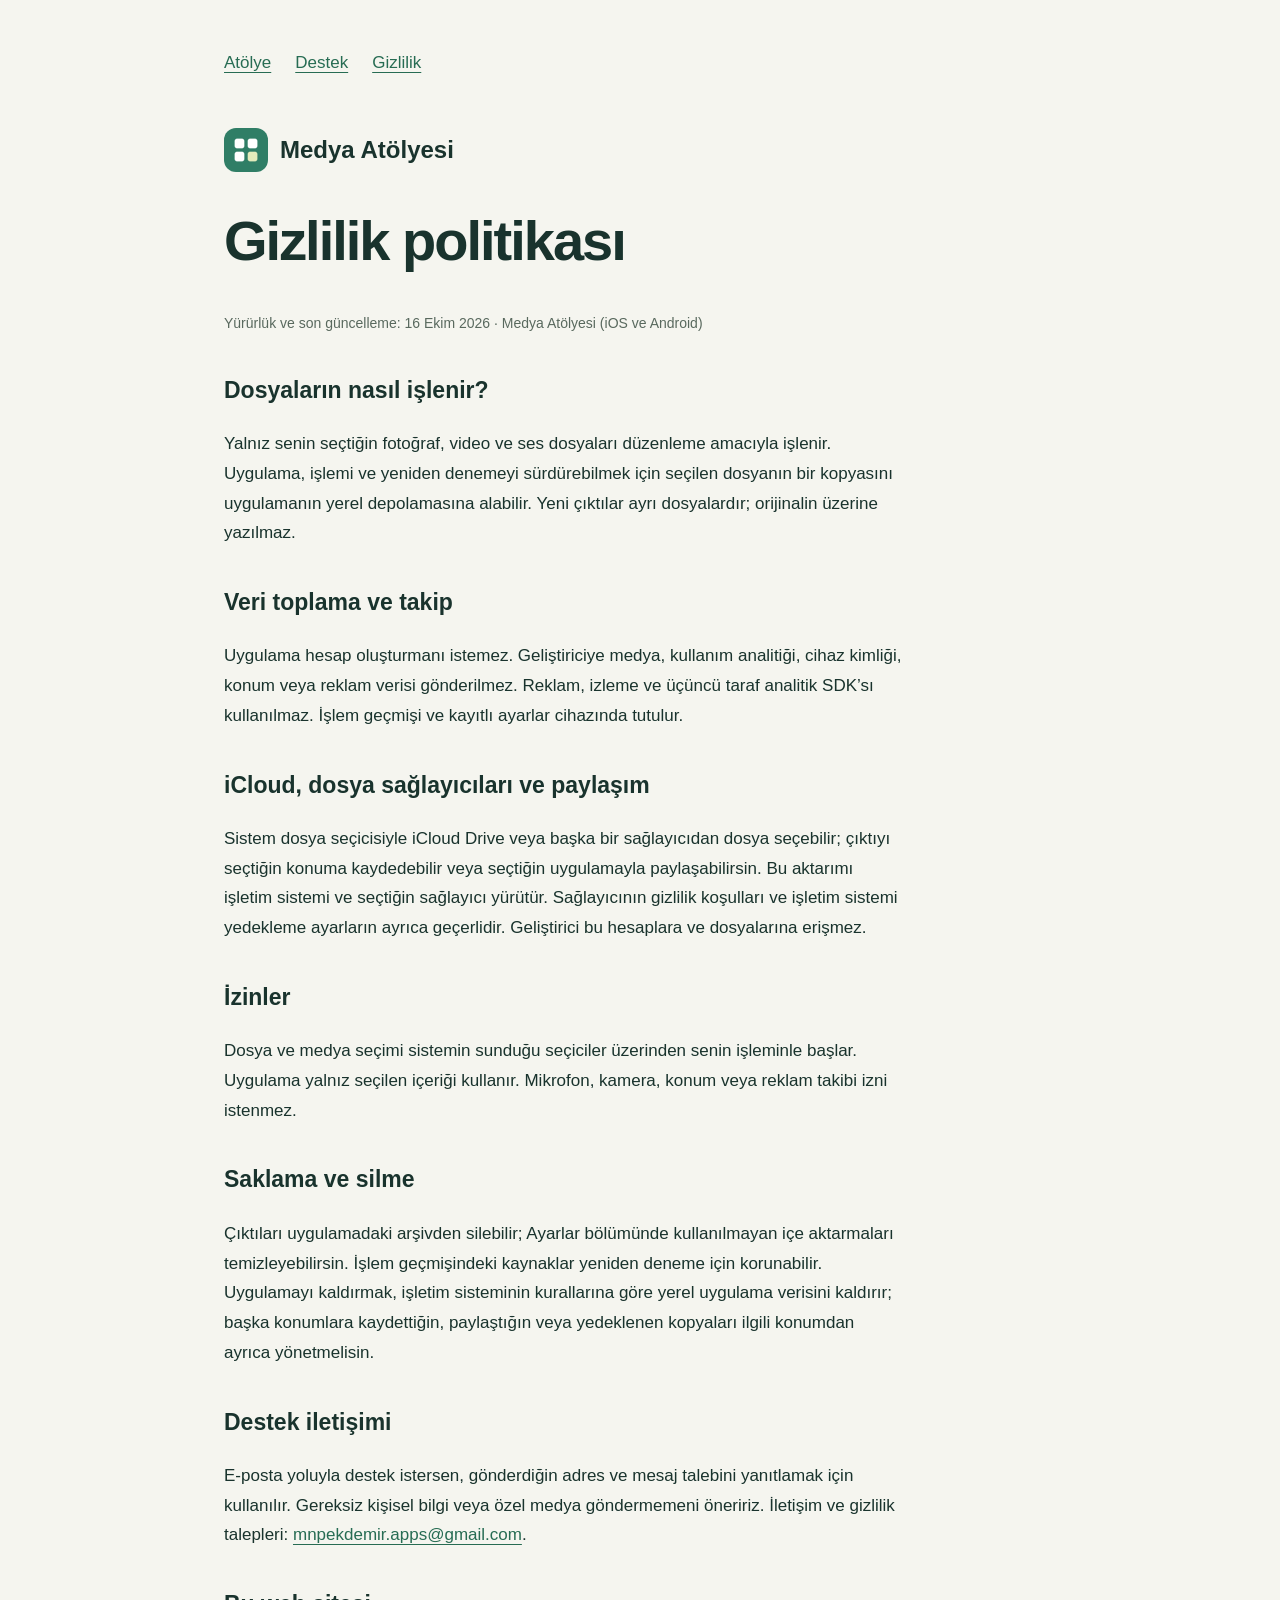
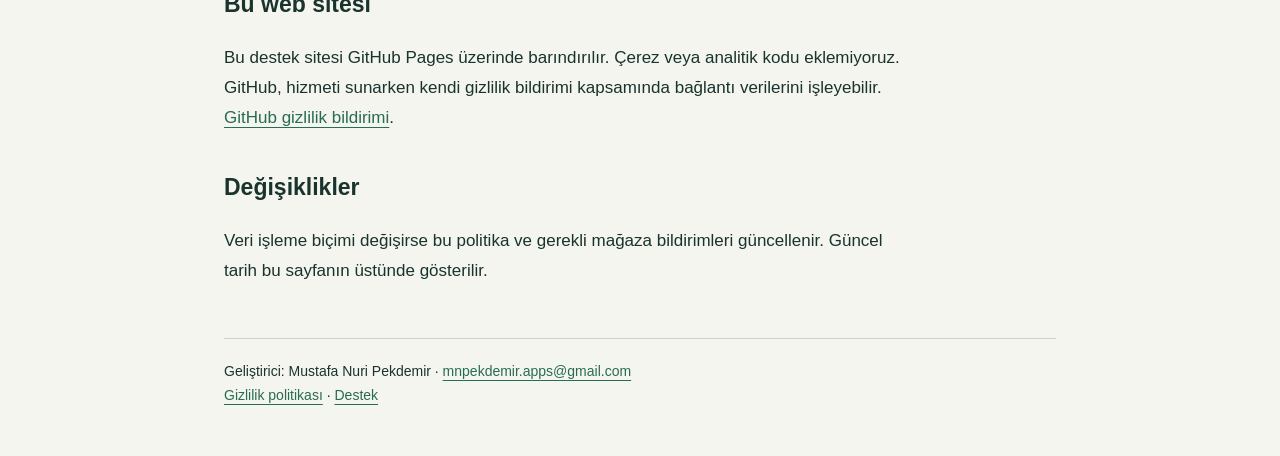
==== privacy.html @ 8f319a02 "Publish Medya Atolyesi privacy and support pages" ====
<!doctype html><html lang="tr"><head><meta charset="utf-8"><meta name="viewport" content="width=device-width,initial-scale=1"><meta name="description" content="Medya Atölyesi — fotoğraf, video ve ses araçları. Destek ve gizlilik bilgileri."><title>Gizlilik · Medya Atölyesi</title><link rel="stylesheet" href="style.css"></head><body><main><nav aria-label="Ana menü"><a href="index.html">Atölye</a><a href="support.html">Destek</a><a href="privacy.html">Gizlilik</a></nav><div class="brand"><img src="icon.png" alt="">Medya Atölyesi</div><h1>Gizlilik politikası</h1><p class="fine">Yürürlük ve son güncelleme: 16 Ekim 2026 · Medya Atölyesi (iOS ve Android)</p><h2>Dosyaların nasıl işlenir?</h2><p>Yalnız senin seçtiğin fotoğraf, video ve ses dosyaları düzenleme amacıyla işlenir. Uygulama, işlemi ve yeniden denemeyi sürdürebilmek için seçilen dosyanın bir kopyasını uygulamanın yerel depolamasına alabilir. Yeni çıktılar ayrı dosyalardır; orijinalin üzerine yazılmaz.</p><h2>Veri toplama ve takip</h2><p>Uygulama hesap oluşturmanı istemez. Geliştiriciye medya, kullanım analitiği, cihaz kimliği, konum veya reklam verisi gönderilmez. Reklam, izleme ve üçüncü taraf analitik SDK’sı kullanılmaz. İşlem geçmişi ve kayıtlı ayarlar cihazında tutulur.</p><h2>iCloud, dosya sağlayıcıları ve paylaşım</h2><p>Sistem dosya seçicisiyle iCloud Drive veya başka bir sağlayıcıdan dosya seçebilir; çıktıyı seçtiğin konuma kaydedebilir veya seçtiğin uygulamayla paylaşabilirsin. Bu aktarımı işletim sistemi ve seçtiğin sağlayıcı yürütür. Sağlayıcının gizlilik koşulları ve işletim sistemi yedekleme ayarların ayrıca geçerlidir. Geliştirici bu hesaplara ve dosyalarına erişmez.</p><h2>İzinler</h2><p>Dosya ve medya seçimi sistemin sunduğu seçiciler üzerinden senin işleminle başlar. Uygulama yalnız seçilen içeriği kullanır. Mikrofon, kamera, konum veya reklam takibi izni istenmez.</p><h2>Saklama ve silme</h2><p>Çıktıları uygulamadaki arşivden silebilir; Ayarlar bölümünde kullanılmayan içe aktarmaları temizleyebilirsin. İşlem geçmişindeki kaynaklar yeniden deneme için korunabilir. Uygulamayı kaldırmak, işletim sisteminin kurallarına göre yerel uygulama verisini kaldırır; başka konumlara kaydettiğin, paylaştığın veya yedeklenen kopyaları ilgili konumdan ayrıca yönetmelisin.</p><h2>Destek iletişimi</h2><p>E-posta yoluyla destek istersen, gönderdiğin adres ve mesaj talebini yanıtlamak için kullanılır. Gereksiz kişisel bilgi veya özel medya göndermemeni öneririz. İletişim ve gizlilik talepleri: <a href="mailto:mnpekdemir.apps@gmail.com">mnpekdemir.apps@gmail.com</a>.</p><h2>Bu web sitesi</h2><p>Bu destek sitesi GitHub Pages üzerinde barındırılır. Çerez veya analitik kodu eklemiyoruz. GitHub, hizmeti sunarken kendi gizlilik bildirimi kapsamında bağlantı verilerini işleyebilir. <a href="https://docs.github.com/en/site-policy/privacy-policies/github-general-privacy-statement">GitHub gizlilik bildirimi</a>.</p><h2>Değişiklikler</h2><p>Veri işleme biçimi değişirse bu politika ve gerekli mağaza bildirimleri güncellenir. Güncel tarih bu sayfanın üstünde gösterilir.</p><footer>Geliştirici: Mustafa Nuri Pekdemir · <a href="mailto:mnpekdemir.apps@gmail.com">mnpekdemir.apps@gmail.com</a><br><a href="privacy.html">Gizlilik politikası</a> · <a href="support.html">Destek</a></footer></main></body></html>
---- style.css ----
*{box-sizing:border-box}body{margin:0;background:#f5f5ef;color:#19332d;font:17px/1.75 -apple-system,BlinkMacSystemFont,"Segoe UI",sans-serif}main{max-width:880px;margin:auto;padding:48px 24px}nav{display:flex;gap:24px;flex-wrap:wrap;margin-bottom:50px}a{color:#276c53;text-underline-offset:4px}h1{font-size:clamp(34px,7vw,56px);letter-spacing:-2px;line-height:1.15}h2{font-size:23px;margin-top:34px}p{max-width:72ch}.tag{color:#276c53;font-size:13px;letter-spacing:2px;font-weight:700}.card{border-radius:24px;background:#dde8ad;padding:28px;margin:28px 0}.fine{font-size:14px;color:#59695e}footer{margin-top:52px;border-top:1px solid #cad6c4;padding-top:20px;font-size:14px}a:focus-visible{outline:3px solid #276c53;outline-offset:4px}.brand{display:flex;align-items:center;gap:12px;font-size:24px;font-weight:800}.brand img{width:44px;height:44px;border-radius:12px}li{margin:10px 0}
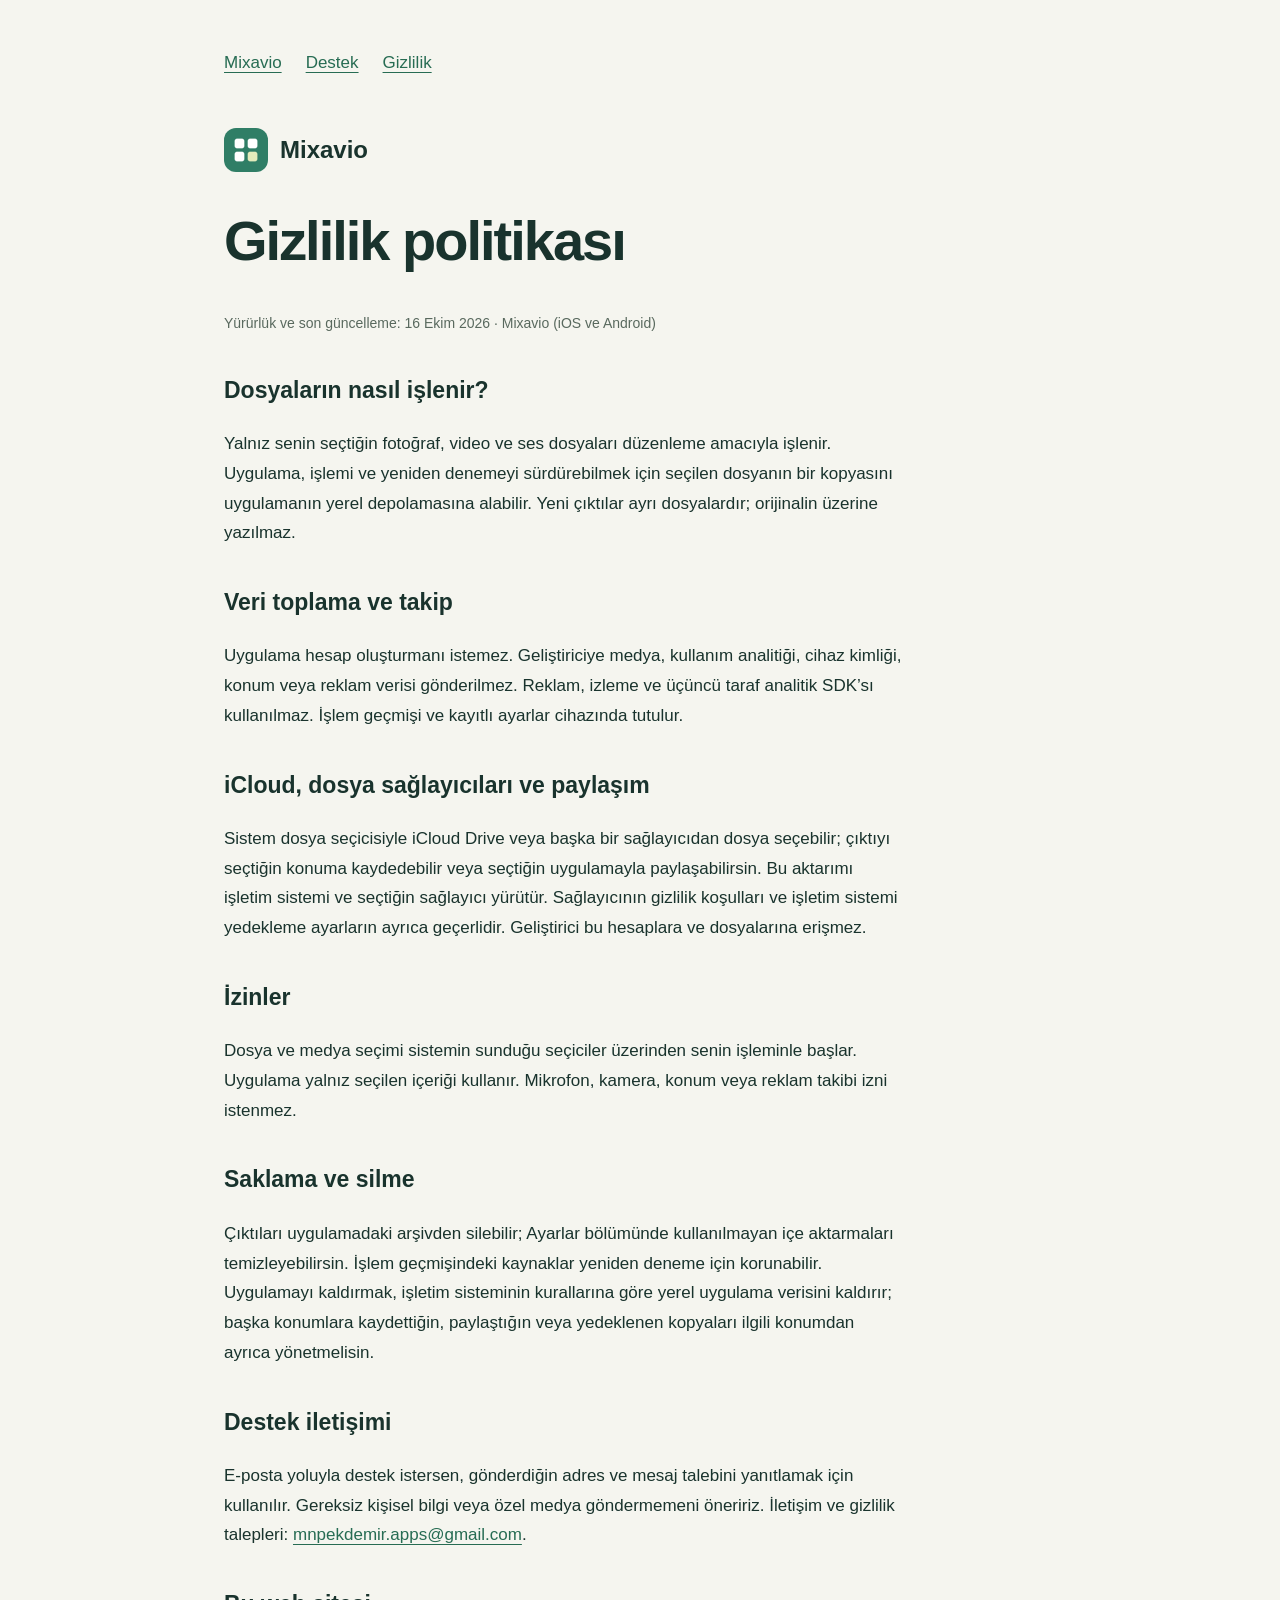
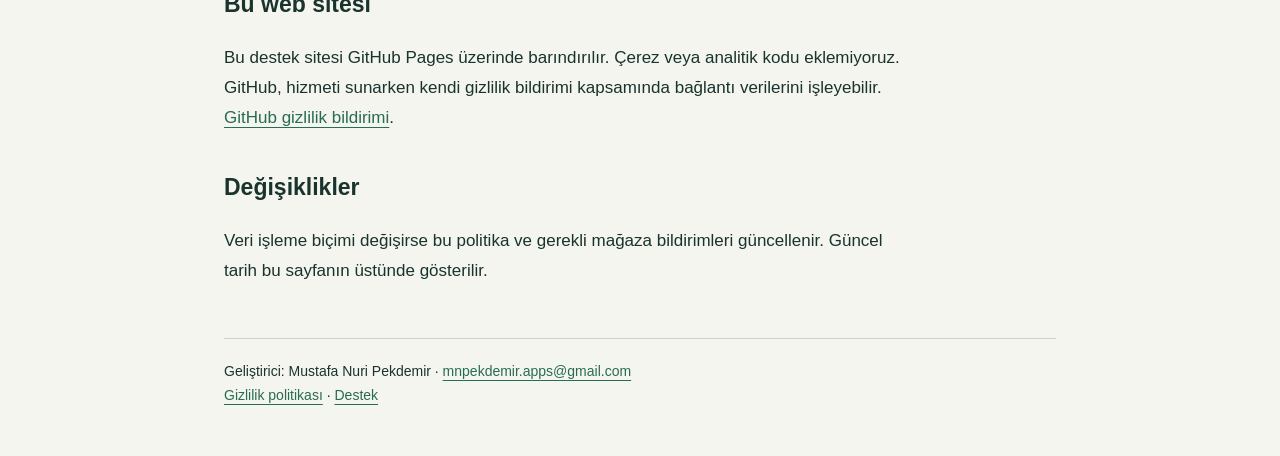
==== commit e46c98cd: "Rename the media toolkit brand to Mixavio" ====
--- a/privacy.html
+++ b/privacy.html
@@ -1 +1 @@
-<!doctype html><html lang="tr"><head><meta charset="utf-8"><meta name="viewport" content="width=device-width,initial-scale=1"><meta name="description" content="Medya Atölyesi — fotoğraf, video ve ses araçları. Destek ve gizlilik bilgileri."><title>Gizlilik · Medya Atölyesi</title><link rel="stylesheet" href="style.css"></head><body><main><nav aria-label="Ana menü"><a href="index.html">Atölye</a><a href="support.html">Destek</a><a href="privacy.html">Gizlilik</a></nav><div class="brand"><img src="icon.png" alt="">Medya Atölyesi</div><h1>Gizlilik politikası</h1><p class="fine">Yürürlük ve son güncelleme: 16 Ekim 2026 · Medya Atölyesi (iOS ve Android)</p><h2>Dosyaların nasıl işlenir?</h2><p>Yalnız senin seçtiğin fotoğraf, video ve ses dosyaları düzenleme amacıyla işlenir. Uygulama, işlemi ve yeniden denemeyi sürdürebilmek için seçilen dosyanın bir kopyasını uygulamanın yerel depolamasına alabilir. Yeni çıktılar ayrı dosyalardır; orijinalin üzerine yazılmaz.</p><h2>Veri toplama ve takip</h2><p>Uygulama hesap oluşturmanı istemez. Geliştiriciye medya, kullanım analitiği, cihaz kimliği, konum veya reklam verisi gönderilmez. Reklam, izleme ve üçüncü taraf analitik SDK’sı kullanılmaz. İşlem geçmişi ve kayıtlı ayarlar cihazında tutulur.</p><h2>iCloud, dosya sağlayıcıları ve paylaşım</h2><p>Sistem dosya seçicisiyle iCloud Drive veya başka bir sağlayıcıdan dosya seçebilir; çıktıyı seçtiğin konuma kaydedebilir veya seçtiğin uygulamayla paylaşabilirsin. Bu aktarımı işletim sistemi ve seçtiğin sağlayıcı yürütür. Sağlayıcının gizlilik koşulları ve işletim sistemi yedekleme ayarların ayrıca geçerlidir. Geliştirici bu hesaplara ve dosyalarına erişmez.</p><h2>İzinler</h2><p>Dosya ve medya seçimi sistemin sunduğu seçiciler üzerinden senin işleminle başlar. Uygulama yalnız seçilen içeriği kullanır. Mikrofon, kamera, konum veya reklam takibi izni istenmez.</p><h2>Saklama ve silme</h2><p>Çıktıları uygulamadaki arşivden silebilir; Ayarlar bölümünde kullanılmayan içe aktarmaları temizleyebilirsin. İşlem geçmişindeki kaynaklar yeniden deneme için korunabilir. Uygulamayı kaldırmak, işletim sisteminin kurallarına göre yerel uygulama verisini kaldırır; başka konumlara kaydettiğin, paylaştığın veya yedeklenen kopyaları ilgili konumdan ayrıca yönetmelisin.</p><h2>Destek iletişimi</h2><p>E-posta yoluyla destek istersen, gönderdiğin adres ve mesaj talebini yanıtlamak için kullanılır. Gereksiz kişisel bilgi veya özel medya göndermemeni öneririz. İletişim ve gizlilik talepleri: <a href="mailto:mnpekdemir.apps@gmail.com">mnpekdemir.apps@gmail.com</a>.</p><h2>Bu web sitesi</h2><p>Bu destek sitesi GitHub Pages üzerinde barındırılır. Çerez veya analitik kodu eklemiyoruz. GitHub, hizmeti sunarken kendi gizlilik bildirimi kapsamında bağlantı verilerini işleyebilir. <a href="https://docs.github.com/en/site-policy/privacy-policies/github-general-privacy-statement">GitHub gizlilik bildirimi</a>.</p><h2>Değişiklikler</h2><p>Veri işleme biçimi değişirse bu politika ve gerekli mağaza bildirimleri güncellenir. Güncel tarih bu sayfanın üstünde gösterilir.</p><footer>Geliştirici: Mustafa Nuri Pekdemir · <a href="mailto:mnpekdemir.apps@gmail.com">mnpekdemir.apps@gmail.com</a><br><a href="privacy.html">Gizlilik politikası</a> · <a href="support.html">Destek</a></footer></main></body></html>+<!doctype html><html lang="tr"><head><meta charset="utf-8"><meta name="viewport" content="width=device-width,initial-scale=1"><meta name="description" content="Mixavio — fotoğraf, video ve ses araçları. Destek ve gizlilik bilgileri."><title>Gizlilik · Mixavio</title><link rel="stylesheet" href="style.css"></head><body><main><nav aria-label="Ana menü"><a href="index.html">Mixavio</a><a href="support.html">Destek</a><a href="privacy.html">Gizlilik</a></nav><div class="brand"><img src="icon.png" alt="">Mixavio</div><h1>Gizlilik politikası</h1><p class="fine">Yürürlük ve son güncelleme: 16 Ekim 2026 · Mixavio (iOS ve Android)</p><h2>Dosyaların nasıl işlenir?</h2><p>Yalnız senin seçtiğin fotoğraf, video ve ses dosyaları düzenleme amacıyla işlenir. Uygulama, işlemi ve yeniden denemeyi sürdürebilmek için seçilen dosyanın bir kopyasını uygulamanın yerel depolamasına alabilir. Yeni çıktılar ayrı dosyalardır; orijinalin üzerine yazılmaz.</p><h2>Veri toplama ve takip</h2><p>Uygulama hesap oluşturmanı istemez. Geliştiriciye medya, kullanım analitiği, cihaz kimliği, konum veya reklam verisi gönderilmez. Reklam, izleme ve üçüncü taraf analitik SDK’sı kullanılmaz. İşlem geçmişi ve kayıtlı ayarlar cihazında tutulur.</p><h2>iCloud, dosya sağlayıcıları ve paylaşım</h2><p>Sistem dosya seçicisiyle iCloud Drive veya başka bir sağlayıcıdan dosya seçebilir; çıktıyı seçtiğin konuma kaydedebilir veya seçtiğin uygulamayla paylaşabilirsin. Bu aktarımı işletim sistemi ve seçtiğin sağlayıcı yürütür. Sağlayıcının gizlilik koşulları ve işletim sistemi yedekleme ayarların ayrıca geçerlidir. Geliştirici bu hesaplara ve dosyalarına erişmez.</p><h2>İzinler</h2><p>Dosya ve medya seçimi sistemin sunduğu seçiciler üzerinden senin işleminle başlar. Uygulama yalnız seçilen içeriği kullanır. Mikrofon, kamera, konum veya reklam takibi izni istenmez.</p><h2>Saklama ve silme</h2><p>Çıktıları uygulamadaki arşivden silebilir; Ayarlar bölümünde kullanılmayan içe aktarmaları temizleyebilirsin. İşlem geçmişindeki kaynaklar yeniden deneme için korunabilir. Uygulamayı kaldırmak, işletim sisteminin kurallarına göre yerel uygulama verisini kaldırır; başka konumlara kaydettiğin, paylaştığın veya yedeklenen kopyaları ilgili konumdan ayrıca yönetmelisin.</p><h2>Destek iletişimi</h2><p>E-posta yoluyla destek istersen, gönderdiğin adres ve mesaj talebini yanıtlamak için kullanılır. Gereksiz kişisel bilgi veya özel medya göndermemeni öneririz. İletişim ve gizlilik talepleri: <a href="mailto:mnpekdemir.apps@gmail.com">mnpekdemir.apps@gmail.com</a>.</p><h2>Bu web sitesi</h2><p>Bu destek sitesi GitHub Pages üzerinde barındırılır. Çerez veya analitik kodu eklemiyoruz. GitHub, hizmeti sunarken kendi gizlilik bildirimi kapsamında bağlantı verilerini işleyebilir. <a href="https://docs.github.com/en/site-policy/privacy-policies/github-general-privacy-statement">GitHub gizlilik bildirimi</a>.</p><h2>Değişiklikler</h2><p>Veri işleme biçimi değişirse bu politika ve gerekli mağaza bildirimleri güncellenir. Güncel tarih bu sayfanın üstünde gösterilir.</p><footer>Geliştirici: Mustafa Nuri Pekdemir · <a href="mailto:mnpekdemir.apps@gmail.com">mnpekdemir.apps@gmail.com</a><br><a href="privacy.html">Gizlilik politikası</a> · <a href="support.html">Destek</a></footer></main></body></html>
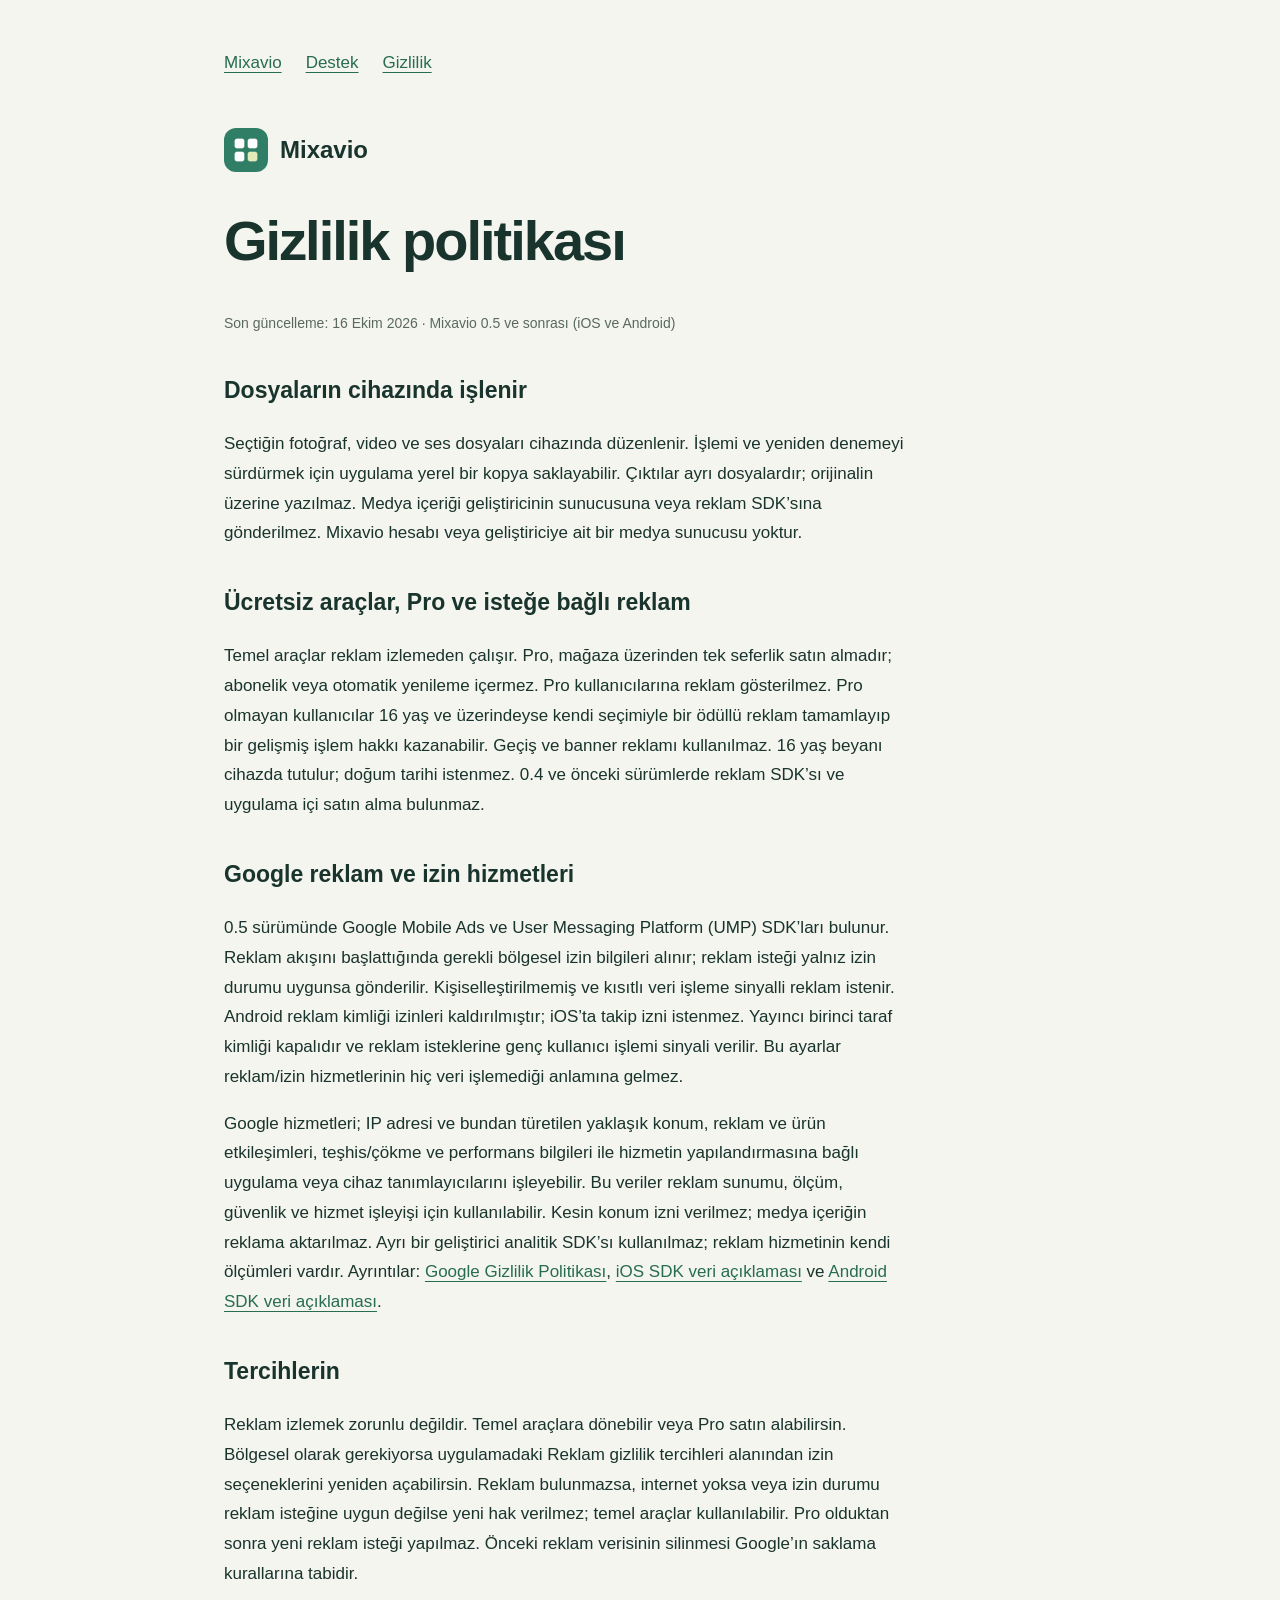
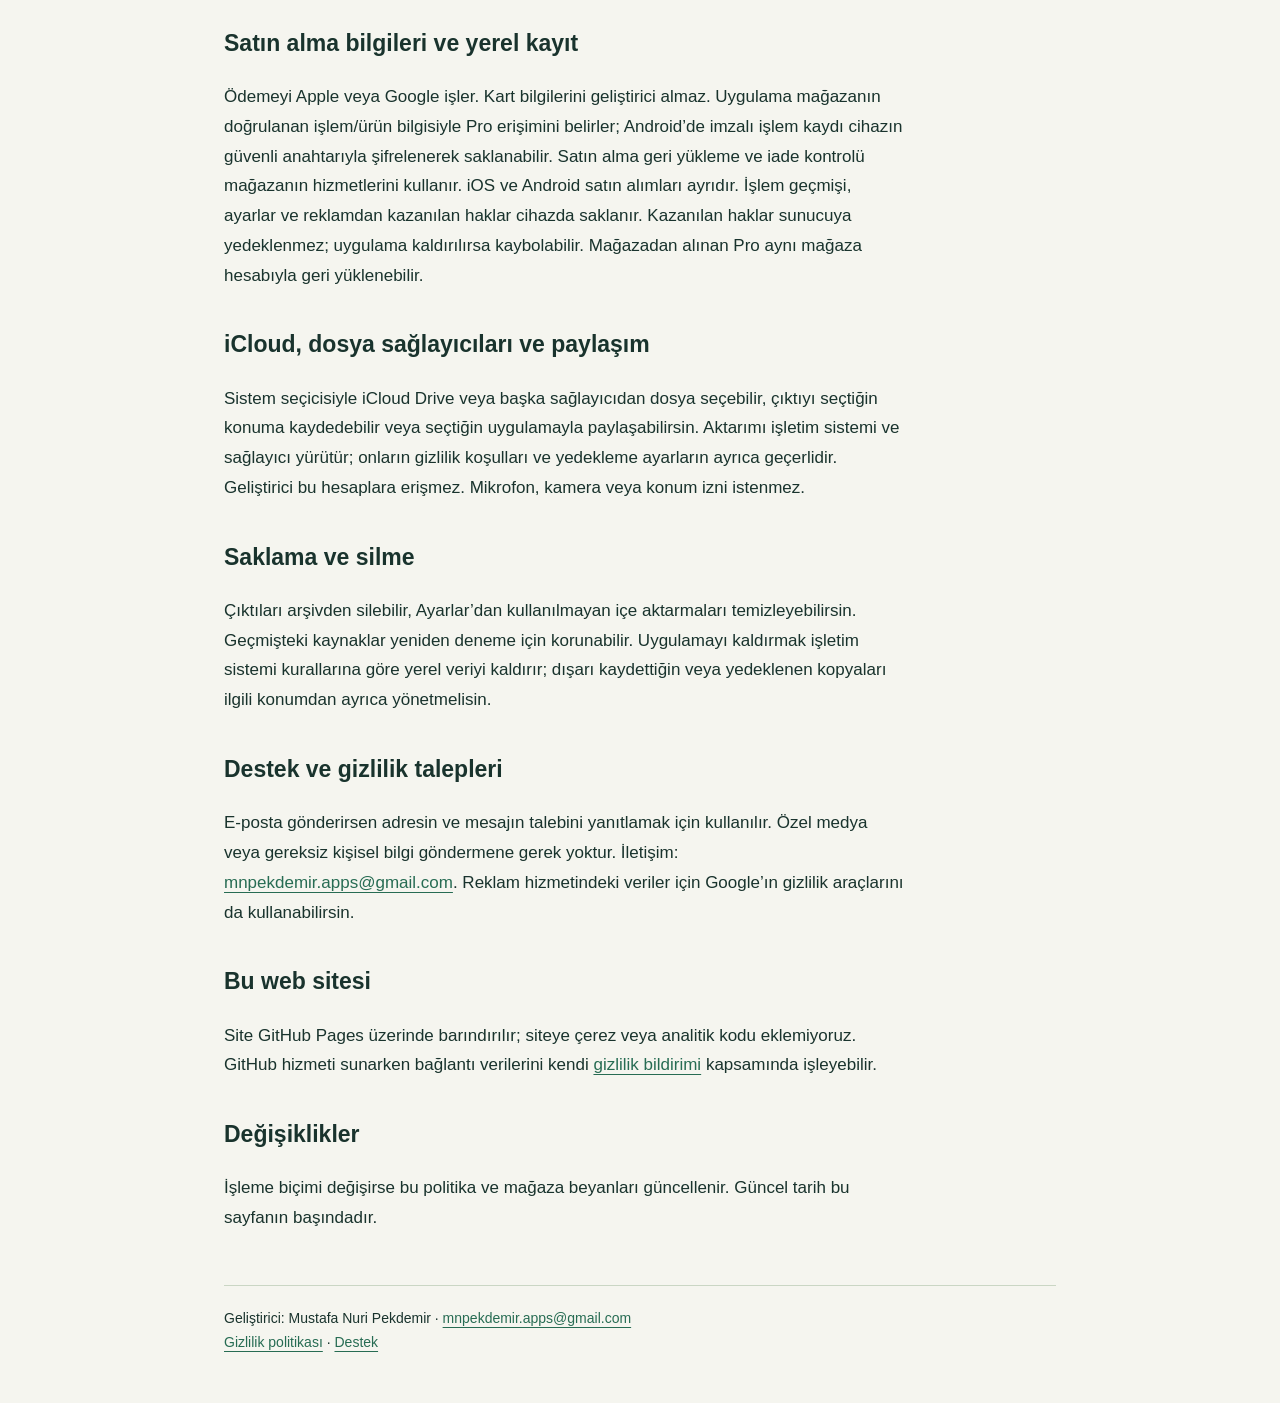
==== commit 875f0045: "Explain one-time Pro and optional rewarded ads privacy" ====
--- a/privacy.html
+++ b/privacy.html
@@ -1 +1 @@
-<!doctype html><html lang="tr"><head><meta charset="utf-8"><meta name="viewport" content="width=device-width,initial-scale=1"><meta name="description" content="Mixavio — fotoğraf, video ve ses araçları. Destek ve gizlilik bilgileri."><title>Gizlilik · Mixavio</title><link rel="stylesheet" href="style.css"></head><body><main><nav aria-label="Ana menü"><a href="index.html">Mixavio</a><a href="support.html">Destek</a><a href="privacy.html">Gizlilik</a></nav><div class="brand"><img src="icon.png" alt="">Mixavio</div><h1>Gizlilik politikası</h1><p class="fine">Yürürlük ve son güncelleme: 16 Ekim 2026 · Mixavio (iOS ve Android)</p><h2>Dosyaların nasıl işlenir?</h2><p>Yalnız senin seçtiğin fotoğraf, video ve ses dosyaları düzenleme amacıyla işlenir. Uygulama, işlemi ve yeniden denemeyi sürdürebilmek için seçilen dosyanın bir kopyasını uygulamanın yerel depolamasına alabilir. Yeni çıktılar ayrı dosyalardır; orijinalin üzerine yazılmaz.</p><h2>Veri toplama ve takip</h2><p>Uygulama hesap oluşturmanı istemez. Geliştiriciye medya, kullanım analitiği, cihaz kimliği, konum veya reklam verisi gönderilmez. Reklam, izleme ve üçüncü taraf analitik SDK’sı kullanılmaz. İşlem geçmişi ve kayıtlı ayarlar cihazında tutulur.</p><h2>iCloud, dosya sağlayıcıları ve paylaşım</h2><p>Sistem dosya seçicisiyle iCloud Drive veya başka bir sağlayıcıdan dosya seçebilir; çıktıyı seçtiğin konuma kaydedebilir veya seçtiğin uygulamayla paylaşabilirsin. Bu aktarımı işletim sistemi ve seçtiğin sağlayıcı yürütür. Sağlayıcının gizlilik koşulları ve işletim sistemi yedekleme ayarların ayrıca geçerlidir. Geliştirici bu hesaplara ve dosyalarına erişmez.</p><h2>İzinler</h2><p>Dosya ve medya seçimi sistemin sunduğu seçiciler üzerinden senin işleminle başlar. Uygulama yalnız seçilen içeriği kullanır. Mikrofon, kamera, konum veya reklam takibi izni istenmez.</p><h2>Saklama ve silme</h2><p>Çıktıları uygulamadaki arşivden silebilir; Ayarlar bölümünde kullanılmayan içe aktarmaları temizleyebilirsin. İşlem geçmişindeki kaynaklar yeniden deneme için korunabilir. Uygulamayı kaldırmak, işletim sisteminin kurallarına göre yerel uygulama verisini kaldırır; başka konumlara kaydettiğin, paylaştığın veya yedeklenen kopyaları ilgili konumdan ayrıca yönetmelisin.</p><h2>Destek iletişimi</h2><p>E-posta yoluyla destek istersen, gönderdiğin adres ve mesaj talebini yanıtlamak için kullanılır. Gereksiz kişisel bilgi veya özel medya göndermemeni öneririz. İletişim ve gizlilik talepleri: <a href="mailto:mnpekdemir.apps@gmail.com">mnpekdemir.apps@gmail.com</a>.</p><h2>Bu web sitesi</h2><p>Bu destek sitesi GitHub Pages üzerinde barındırılır. Çerez veya analitik kodu eklemiyoruz. GitHub, hizmeti sunarken kendi gizlilik bildirimi kapsamında bağlantı verilerini işleyebilir. <a href="https://docs.github.com/en/site-policy/privacy-policies/github-general-privacy-statement">GitHub gizlilik bildirimi</a>.</p><h2>Değişiklikler</h2><p>Veri işleme biçimi değişirse bu politika ve gerekli mağaza bildirimleri güncellenir. Güncel tarih bu sayfanın üstünde gösterilir.</p><footer>Geliştirici: Mustafa Nuri Pekdemir · <a href="mailto:mnpekdemir.apps@gmail.com">mnpekdemir.apps@gmail.com</a><br><a href="privacy.html">Gizlilik politikası</a> · <a href="support.html">Destek</a></footer></main></body></html>+<!doctype html><html lang="tr"><head><meta charset="utf-8"><meta name="viewport" content="width=device-width,initial-scale=1"><meta name="description" content="Mixavio — fotoğraf, video ve ses araçları. Destek ve gizlilik bilgileri."><title>Gizlilik · Mixavio</title><link rel="stylesheet" href="style.css"></head><body><main><nav aria-label="Ana menü"><a href="index.html">Mixavio</a><a href="support.html">Destek</a><a href="privacy.html">Gizlilik</a></nav><div class="brand"><img src="icon.png" alt="">Mixavio</div><h1>Gizlilik politikası</h1><p class="fine">Son güncelleme: 16 Ekim 2026 · Mixavio 0.5 ve sonrası (iOS ve Android)</p><h2>Dosyaların cihazında işlenir</h2><p>Seçtiğin fotoğraf, video ve ses dosyaları cihazında düzenlenir. İşlemi ve yeniden denemeyi sürdürmek için uygulama yerel bir kopya saklayabilir. Çıktılar ayrı dosyalardır; orijinalin üzerine yazılmaz. Medya içeriği geliştiricinin sunucusuna veya reklam SDK’sına gönderilmez. Mixavio hesabı veya geliştiriciye ait bir medya sunucusu yoktur.</p><h2>Ücretsiz araçlar, Pro ve isteğe bağlı reklam</h2><p>Temel araçlar reklam izlemeden çalışır. Pro, mağaza üzerinden tek seferlik satın almadır; abonelik veya otomatik yenileme içermez. Pro kullanıcılarına reklam gösterilmez. Pro olmayan kullanıcılar 16 yaş ve üzerindeyse kendi seçimiyle bir ödüllü reklam tamamlayıp bir gelişmiş işlem hakkı kazanabilir. Geçiş ve banner reklamı kullanılmaz. 16 yaş beyanı cihazda tutulur; doğum tarihi istenmez. 0.4 ve önceki sürümlerde reklam SDK’sı ve uygulama içi satın alma bulunmaz.</p><h2>Google reklam ve izin hizmetleri</h2><p>0.5 sürümünde Google Mobile Ads ve User Messaging Platform (UMP) SDK’ları bulunur. Reklam akışını başlattığında gerekli bölgesel izin bilgileri alınır; reklam isteği yalnız izin durumu uygunsa gönderilir. Kişiselleştirilmemiş ve kısıtlı veri işleme sinyalli reklam istenir. Android reklam kimliği izinleri kaldırılmıştır; iOS’ta takip izni istenmez. Yayıncı birinci taraf kimliği kapalıdır ve reklam isteklerine genç kullanıcı işlemi sinyali verilir. Bu ayarlar reklam/izin hizmetlerinin hiç veri işlemediği anlamına gelmez.</p><p>Google hizmetleri; IP adresi ve bundan türetilen yaklaşık konum, reklam ve ürün etkileşimleri, teşhis/çökme ve performans bilgileri ile hizmetin yapılandırmasına bağlı uygulama veya cihaz tanımlayıcılarını işleyebilir. Bu veriler reklam sunumu, ölçüm, güvenlik ve hizmet işleyişi için kullanılabilir. Kesin konum izni verilmez; medya içeriğin reklama aktarılmaz. Ayrı bir geliştirici analitik SDK’sı kullanılmaz; reklam hizmetinin kendi ölçümleri vardır. Ayrıntılar: <a href="https://policies.google.com/privacy">Google Gizlilik Politikası</a>, <a href="https://developers.google.com/admob/ios/privacy/data-disclosure">iOS SDK veri açıklaması</a> ve <a href="https://developers.google.com/admob/android/privacy/play-data-disclosure">Android SDK veri açıklaması</a>.</p><h2>Tercihlerin</h2><p>Reklam izlemek zorunlu değildir. Temel araçlara dönebilir veya Pro satın alabilirsin. Bölgesel olarak gerekiyorsa uygulamadaki Reklam gizlilik tercihleri alanından izin seçeneklerini yeniden açabilirsin. Reklam bulunmazsa, internet yoksa veya izin durumu reklam isteğine uygun değilse yeni hak verilmez; temel araçlar kullanılabilir. Pro olduktan sonra yeni reklam isteği yapılmaz. Önceki reklam verisinin silinmesi Google’ın saklama kurallarına tabidir.</p><h2>Satın alma bilgileri ve yerel kayıt</h2><p>Ödemeyi Apple veya Google işler. Kart bilgilerini geliştirici almaz. Uygulama mağazanın doğrulanan işlem/ürün bilgisiyle Pro erişimini belirler; Android’de imzalı işlem kaydı cihazın güvenli anahtarıyla şifrelenerek saklanabilir. Satın alma geri yükleme ve iade kontrolü mağazanın hizmetlerini kullanır. iOS ve Android satın alımları ayrıdır. İşlem geçmişi, ayarlar ve reklamdan kazanılan haklar cihazda saklanır. Kazanılan haklar sunucuya yedeklenmez; uygulama kaldırılırsa kaybolabilir. Mağazadan alınan Pro aynı mağaza hesabıyla geri yüklenebilir.</p><h2>iCloud, dosya sağlayıcıları ve paylaşım</h2><p>Sistem seçicisiyle iCloud Drive veya başka sağlayıcıdan dosya seçebilir, çıktıyı seçtiğin konuma kaydedebilir veya seçtiğin uygulamayla paylaşabilirsin. Aktarımı işletim sistemi ve sağlayıcı yürütür; onların gizlilik koşulları ve yedekleme ayarların ayrıca geçerlidir. Geliştirici bu hesaplara erişmez. Mikrofon, kamera veya konum izni istenmez.</p><h2>Saklama ve silme</h2><p>Çıktıları arşivden silebilir, Ayarlar’dan kullanılmayan içe aktarmaları temizleyebilirsin. Geçmişteki kaynaklar yeniden deneme için korunabilir. Uygulamayı kaldırmak işletim sistemi kurallarına göre yerel veriyi kaldırır; dışarı kaydettiğin veya yedeklenen kopyaları ilgili konumdan ayrıca yönetmelisin.</p><h2>Destek ve gizlilik talepleri</h2><p>E-posta gönderirsen adresin ve mesajın talebini yanıtlamak için kullanılır. Özel medya veya gereksiz kişisel bilgi göndermene gerek yoktur. İletişim: <a href="mailto:mnpekdemir.apps@gmail.com">mnpekdemir.apps@gmail.com</a>. Reklam hizmetindeki veriler için Google’ın gizlilik araçlarını da kullanabilirsin.</p><h2>Bu web sitesi</h2><p>Site GitHub Pages üzerinde barındırılır; siteye çerez veya analitik kodu eklemiyoruz. GitHub hizmeti sunarken bağlantı verilerini kendi <a href="https://docs.github.com/en/site-policy/privacy-policies/github-general-privacy-statement">gizlilik bildirimi</a> kapsamında işleyebilir.</p><h2>Değişiklikler</h2><p>İşleme biçimi değişirse bu politika ve mağaza beyanları güncellenir. Güncel tarih bu sayfanın başındadır.</p><footer>Geliştirici: Mustafa Nuri Pekdemir · <a href="mailto:mnpekdemir.apps@gmail.com">mnpekdemir.apps@gmail.com</a><br><a href="privacy.html">Gizlilik politikası</a> · <a href="support.html">Destek</a></footer></main></body></html>
